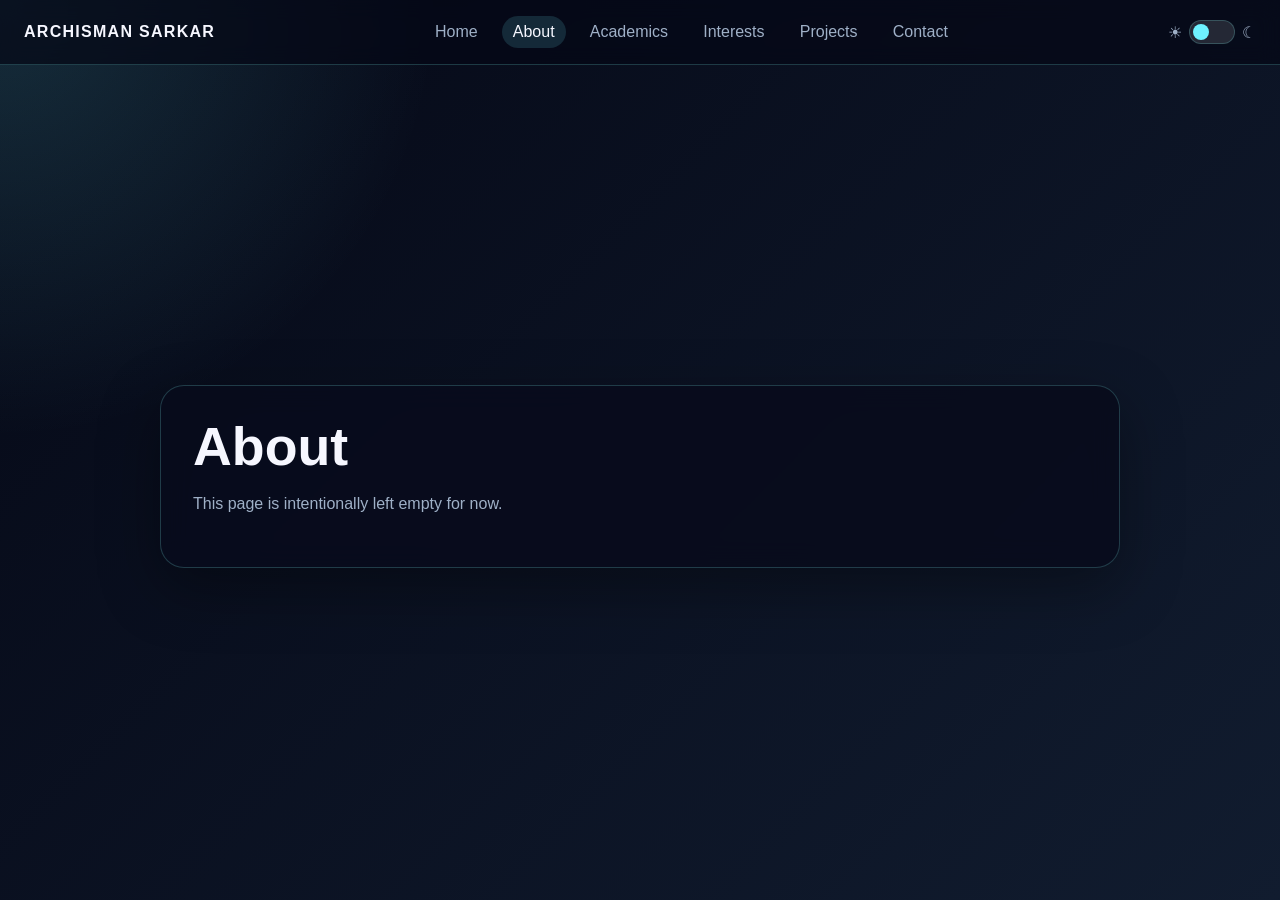
==== about.html @ e6d52d81 "Initial commit to publish site" ====
<!DOCTYPE html>
<html lang="en" data-theme="dark">
  <head>
    <meta charset="UTF-8" />
    <meta name="viewport" content="width=device-width, initial-scale=1.0" />
    <meta name="color-scheme" content="dark light" />
    <meta name="theme-color" content="#050816" />
    <title>Archisman Sarkar | About</title>
    <link rel="stylesheet" href="styles.css" />
  </head>
  <body>
    <header class="topbar">
      <a class="brand" href="index.html">Archisman Sarkar</a>
      <nav class="nav-links" aria-label="Primary navigation">
        <a href="index.html">Home</a>
        <a class="active" href="about.html">About</a>
        <a href="academics.html">Academics</a>
        <a href="interests.html">Interests</a>
        <a href="projects.html">Projects</a>
        <a href="contact.html">Contact</a>
      </nav>
      <label class="theme-switch" for="theme-toggle">
        <span>☀︎</span>
        <input id="theme-toggle" type="checkbox" />
        <span class="slider"></span>
        <span>☾</span>
      </label>
    </header>

    <main class="page-shell">
      <section class="panel">
        <h1>About</h1>
        <p>This page is intentionally left empty for now.</p>
      </section>
    </main>

    <script src="script.js"></script>
  </body>
</html>
---- styles.css ----
:root {
  color-scheme: dark;
  --bg: #050816;
  --panel: rgba(8, 12, 28, 0.9);
  --panel-border: rgba(129, 255, 248, 0.2);
  --text: #f6f7ff;
  --muted: #9fb0c7;
  --accent: #6ef2ff;
  --accent-strong: #ff4fd8;
  --shadow: rgba(0, 0, 0, 0.35);
}

html[data-theme="light"] {
  color-scheme: light;
  --bg: #f6f8ff;
  --panel: rgba(255, 255, 255, 0.95);
  --panel-border: rgba(5, 8, 22, 0.12);
  --text: #0d1126;
  --muted: #4f5e7a;
  --accent: #4a2cff;
  --accent-strong: #ff1f7a;
  --shadow: rgba(31, 43, 78, 0.16);
}

* {
  box-sizing: border-box;
}

html {
  background-color: var(--bg);
}

body {
  margin: 0;
  min-height: 100vh;
  font-family: Inter, "Segoe UI", Roboto, sans-serif;
  color: var(--text);
  background:
    radial-gradient(circle at top left, rgba(110, 242, 255, 0.16), transparent 28%),
    linear-gradient(135deg, var(--bg), #111c2f 100%);
  transition: background 220ms ease, color 220ms ease;
}

html[data-theme="light"] body {
  background:
    radial-gradient(circle at top left, rgba(74, 44, 255, 0.14), transparent 24%),
    linear-gradient(135deg, #fefcff, #f2f4ff 100%);
}

.topbar {
  display: flex;
  align-items: center;
  justify-content: space-between;
  gap: 1rem;
  padding: 1rem 1.5rem;
  border-bottom: 1px solid var(--panel-border);
  background: rgba(5, 8, 22, 0.7);
  backdrop-filter: blur(10px);
}

html[data-theme="light"] .topbar {
  background: rgba(255, 255, 255, 0.82);
}

.brand {
  color: var(--text);
  text-decoration: none;
  font-weight: 700;
  letter-spacing: 0.08em;
  text-transform: uppercase;
}

.nav-links {
  display: flex;
  flex-wrap: wrap;
  gap: 0.8rem;
}

.nav-links a {
  color: var(--muted);
  text-decoration: none;
  padding: 0.45rem 0.7rem;
  border-radius: 999px;
  transition: background 180ms ease, color 180ms ease;
}

.nav-links a:hover,
.nav-links a.active {
  color: var(--text);
  background: rgba(110, 242, 255, 0.14);
}

.theme-switch {
  display: inline-flex;
  align-items: center;
  gap: 0.45rem;
  color: var(--muted);
  cursor: pointer;
}

.theme-switch input {
  display: none;
}

.slider {
  width: 46px;
  height: 24px;
  border-radius: 999px;
  border: 1px solid var(--panel-border);
  background: rgba(255, 255, 255, 0.12);
  position: relative;
}

.slider::before {
  content: "";
  position: absolute;
  inset: 3px auto 3px 3px;
  width: 16px;
  border-radius: 50%;
  background: var(--accent);
  transition: transform 180ms ease;
}

.theme-switch input:checked + .slider::before {
  transform: translateX(22px);
}

.page-shell {
  min-height: calc(100vh - 78px);
  display: grid;
  place-items: center;
  padding: 2rem;
}

.hero-card,
.panel {
  width: min(100%, 960px);
  display: grid;
  grid-template-columns: 1.4fr 0.9fr;
  gap: 1.5rem;
  padding: 2rem;
  border: 1px solid var(--panel-border);
  border-radius: 24px;
  background: var(--panel);
  backdrop-filter: blur(14px);
  box-shadow: 0 20px 60px var(--shadow);
}

.eyebrow {
  margin: 0 0 0.5rem;
  text-transform: uppercase;
  letter-spacing: 0.24em;
  color: var(--accent-strong);
  font-size: 0.8rem;
  font-weight: 700;
}

h1 {
  margin: 0;
  font-size: clamp(2.2rem, 4.2vw, 3.5rem);
  line-height: 1.05;
}

.lead {
  margin: 1rem 0 0;
  max-width: 640px;
  font-size: 1.05rem;
  line-height: 1.8;
  color: var(--muted);
}

.lead.secondary {
  margin-top: 0.8rem;
}

.info-card {
  padding: 1.4rem;
  border-radius: 18px;
  background: rgba(255, 255, 255, 0.05);
  border: 1px solid var(--panel-border);
}

.info-card h2 {
  margin-top: 0;
  font-size: 1.15rem;
}

.info-card ul {
  margin: 0.8rem 0 0;
  padding-left: 1.1rem;
  color: var(--muted);
  line-height: 1.8;
}

.panel {
  display: block;
}

.panel p {
  color: var(--muted);
  line-height: 1.8;
}

@media (max-width: 760px) {
  .topbar {
    flex-direction: column;
    align-items: flex-start;
  }

  .hero-card,
  .panel {
    grid-template-columns: 1fr;
    padding: 1.4rem;
  }

  .page-shell {
    padding: 1rem;
  }
}
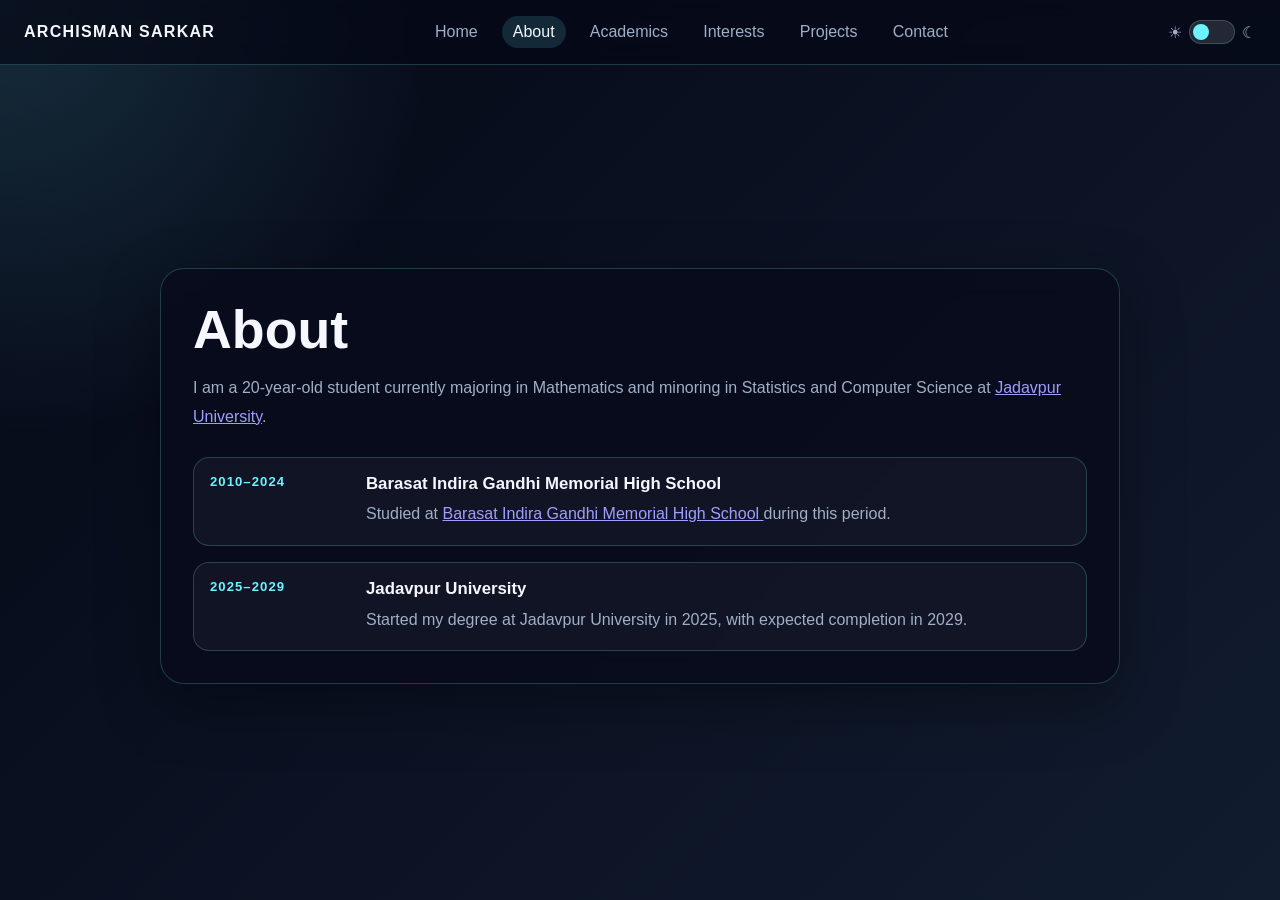
==== commit 97c62999: "Update About page with personal information and education timeline; enhance index page content and s" ====
--- a/about.html
+++ b/about.html
@@ -30,7 +30,37 @@
     <main class="page-shell">
       <section class="panel">
         <h1>About</h1>
-        <p>This page is intentionally left empty for now.</p>
+        <p>
+          I am a 20-year-old student currently majoring in Mathematics and
+          minoring in Statistics and Computer Science at
+          <a href="https://jadavpuruniversity.in" target="_blank" rel="noreferrer">Jadavpur University</a>.
+        </p>
+
+        <div class="timeline" aria-label="Education timeline">
+          <article class="timeline-item">
+            <div class="timeline-marker">2010–2024</div>
+            <div class="timeline-content">
+              <h2>Barasat Indira Gandhi Memorial High School</h2>
+              <p>
+                Studied at
+                <a href="https://maps.google.com/?q=Barasat+Indira+Gandhi+Memorial+High+School" target="_blank" rel="noreferrer">
+                  Barasat Indira Gandhi Memorial High School
+                </a>
+                during this period.
+              </p>
+            </div>
+          </article>
+
+          <article class="timeline-item">
+            <div class="timeline-marker">2025–2029</div>
+            <div class="timeline-content">
+              <h2>Jadavpur University</h2>
+              <p>
+                Started my degree at Jadavpur University in 2025, with expected completion in 2029.
+              </p>
+            </div>
+          </article>
+        </div>
       </section>
     </main>
 
--- a/styles.css
+++ b/styles.css
@@ -201,7 +201,43 @@
   line-height: 1.8;
 }
 
+.timeline {
+  margin-top: 1.6rem;
+  display: grid;
+  gap: 1rem;
+}
+
+.timeline-item {
+  display: grid;
+  grid-template-columns: 140px 1fr;
+  gap: 1rem;
+  padding: 1rem;
+  border-radius: 16px;
+  border: 1px solid var(--panel-border);
+  background: rgba(255, 255, 255, 0.04);
+}
+
+.timeline-marker {
+  font-weight: 700;
+  color: var(--accent);
+  letter-spacing: 0.08em;
+  text-transform: uppercase;
+  font-size: 0.82rem;
+}
+
+.timeline-content h2 {
+  margin: 0 0 0.4rem;
+  font-size: 1.05rem;
+}
+
+.timeline-content p {
+  margin: 0;
+}
+
 @media (max-width: 760px) {
+  .timeline-item {
+    grid-template-columns: 1fr;
+  }
   .topbar {
     flex-direction: column;
     align-items: flex-start;
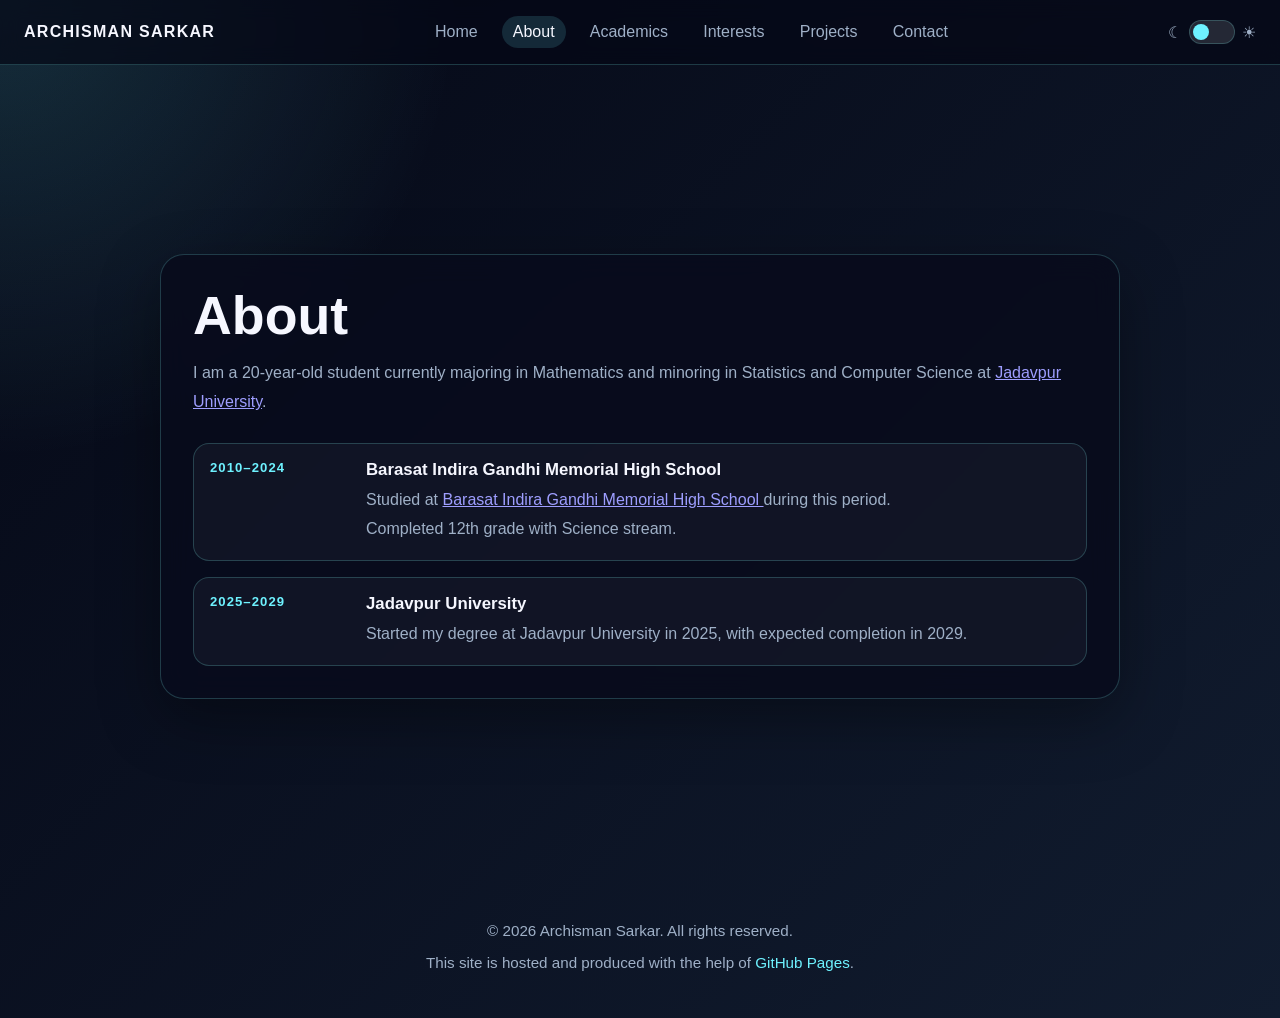
==== commit 20a23ab4: "Add footer to About and Index pages; style site footer in CSS" ====
--- a/about.html
+++ b/about.html
@@ -20,10 +20,10 @@
         <a href="contact.html">Contact</a>
       </nav>
       <label class="theme-switch" for="theme-toggle">
-        <span>☀︎</span>
+        <span>☾</span>
         <input id="theme-toggle" type="checkbox" />
         <span class="slider"></span>
-        <span>☾</span>
+        <span>☀︎</span>
       </label>
     </header>
 
@@ -48,6 +48,9 @@
                 </a>
                 during this period.
               </p>
+              <p>
+                Completed 12th grade with Science stream.
+              </p>
             </div>
           </article>
 
@@ -64,6 +67,14 @@
       </section>
     </main>
 
+    <footer class="site-footer">
+      <p>© 2026 Archisman Sarkar. All rights reserved.</p>
+      <p>
+        This site is hosted and produced with the help of
+        <a href="https://github.com/archie-was-taken/archie-was-taken.github.io" target="_blank" rel="noreferrer">GitHub Pages</a>.
+      </p>
+    </footer>
+
     <script src="script.js"></script>
   </body>
 </html>
--- a/styles.css
+++ b/styles.css
@@ -201,6 +201,22 @@
   line-height: 1.8;
 }
 
+.site-footer {
+  padding: 1.2rem 1.5rem 2rem;
+  text-align: center;
+  color: var(--muted);
+  font-size: 0.95rem;
+}
+
+.site-footer a {
+  color: var(--accent);
+  text-decoration: none;
+}
+
+.site-footer a:hover {
+  text-decoration: underline;
+}
+
 .timeline {
   margin-top: 1.6rem;
   display: grid;
